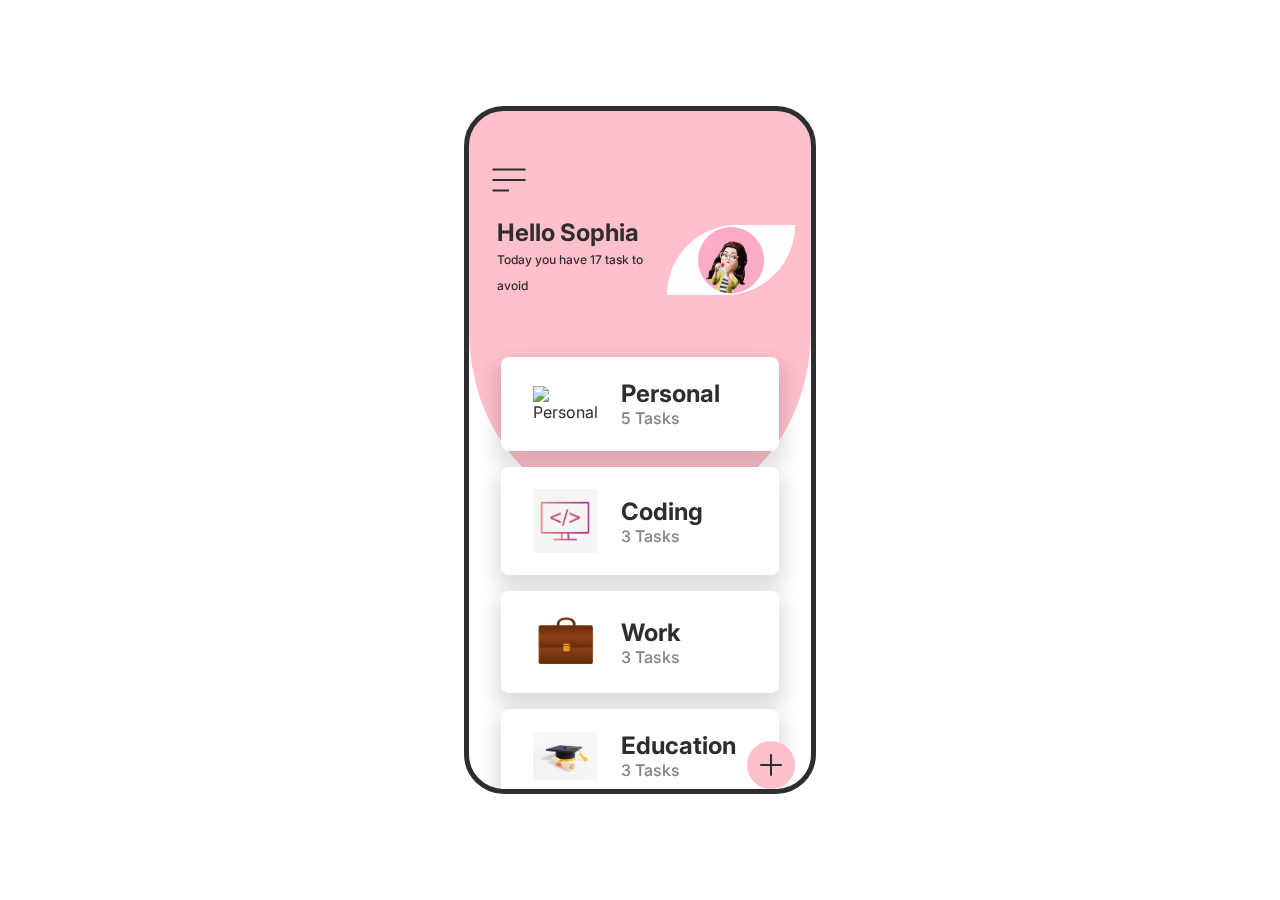
==== index.html @ 36cd5340 "Implemented features to mark tasks as done" ====
<!DOCTYPE html>
<html lang="en">
<head>
    <meta charset="UTF-8">
    <meta name="viewport" content="width=device-width, initial-scale=1.0">
    <link rel="stylesheet" href="index.css">
    <title>My Don't List App</title>
</head>
<body> 
    <div class="container">
        <div class="screen-backdrop"></div>
            <div class="screen home-screen">
                <div class="head-container">
                    <div class="menu-bar">
                        <a href="#"><svg xmlns="http://www.w3.org/2000/svg" fill="none" viewBox="0 0 24 24" strokeWidth={1.5} stroke="currentColor" className="w-6 h-6">
                            <path strokeLinecap="round" strokeLinejoin="round" d="M3.75 6.75h16.5M3.75 12h16.5m-16.5 5.25H12" />
                          </svg>
                          </a>
                    </div>
                    <div class="profile">
                        <div class="welcome">
                            <h1>Hello Sophia</h1>
                            <p>Today you have <span class="totalTasks">5</span> task to avoid</p>
                        </div>
                        <img src="./images/images (41).jpeg" alt="avatar">
                    </div>
                </div>
                <!--categories-->
                <div class="categories-container show-category">
                    <div class="categories">
                        <div class="category">
                            <div class="content">
                                <img src="./images/images (42).jpeg" alt="personal">
                                <div class="right">
                                    <h1>Personal</h1>
                                    <p>2 Tasks</p>
                                </div>
                            </div>
                            <div class="options">
                                <div class="toggle-btn">
                                    <svg xmlns="http://www.w3.org/2000/svg" fill="none" viewBox="0 0 24 24" stroke-width="1.5" stroke="currentColor" class="w-6 h-6">
                                        <path stroke-linecap="round" stroke-linejoin="round" d="M12 6.75a.75.75 0 1 1 0-1.5.75.75 0 0 1 0 1.5ZM12 12.75a.75.75 0 1 1 0-1.5.75.75 0 0 1 0 1.5ZM12 18.75a.75.75 0 1 1 0-1.5.75.75 0 0 1 0 1.5Z" />
                                      </svg>
                                      
                                </div>
                            </div>
                        </div>

                       
                    </div>
                </div>
            </div>
            <!--task screen-->
            <div class="screen category-screen">
                <div class="head-wrapper">
                    <div class="left-btn">
                        <svg xmlns="http://www.w3.org/2000/svg" fill="none" viewBox="0 0 24 24" stroke-width="1.5" stroke="currentColor" class="w-6 h-6">
                            <path stroke-linecap="round" stroke-linejoin="round" d="M10.5 19.5 3 12m0 0 7.5-7.5M3 12h18" />
                          </svg>
                    </div>
                    <div class="options">
                        <div class="toggle-btn">
                            <svg xmlns="http://www.w3.org/2000/svg" fill="none" viewBox="0 0 24 24" stroke-width="1.5" stroke="currentColor" class="w-6 h-6">
                                <path stroke-linecap="round" stroke-linejoin="round" d="M12 6.75a.75.75 0 1 1 0-1.5.75.75 0 0 1 0 1.5ZM12 12.75a.75.75 0 1 1 0-1.5.75.75 0 0 1 0 1.5ZM12 18.75a.75.75 0 1 1 0-1.5.75.75 0 0 1 0 1.5Z" />
                              </svg>   
                        </div>
                    </div>
                </div>
                <div class="category-content">
                    <div class="category-details">
                        <img src="./images/images (42).jpeg" id="category-img" alt="">
                        <div class="details">
                            <p class="category-task">3 tasks</p>
                            <h1 class="category-title">Personal</h1>
                        </div>
                    </div>
                    <div class="tasks-container">
                        <div class="tasks">
                            <div class="task-container">
                                <label for="task" class="task">
                                    <input type="checkbox" name="" id="task">
                                    <span class="checkmark">
                                      <svg xmlns="http://www.w3.org/2000/svg" fill="none" viewBox="0 0 24 24" stroke-width="1.5" stroke="currentColor" class="w-6 h-6">
                                        <path stroke-linecap="round" stroke-linejoin="round" d="m4.5 12.75 6 6 9-13.5" />
                                      </svg>
                                    </span>
                                    <p>pick your nose with  bare hands</p>
                                </label>
                                <div class="delete">
                                    <svg xmlns="http://www.w3.org/2000/svg" fill="none" viewBox="0 0 24 24" stroke-width="1.5" stroke="currentColor" class="w-6 h-6">
                                        <path stroke-linecap="round" stroke-linejoin="round" d="m14.74 9-.346 9m-4.788 0L9.26 9m9.968-3.21c.342.052.682.107 1.022.166m-1.022-.165L18.16 19.673a2.25 2.25 0 0 1-2.244 2.077H8.084a2.25 2.25 0 0 1-2.244-2.077L4.772 5.79m14.456 0a48.108 48.108 0 0 0-3.478-.397m-12 .562c.34-.059.68-.114 1.022-.165m0 0a48.11 48.11 0 0 1 3.478-.397m7.5 0v-.916c0-1.18-.91-2.164-2.09-2.201a51.964 51.964 0 0 0-3.32 0c-1.18.037-2.09 1.022-2.09 2.201v.916m7.5 0a48.667 48.667 0 0 0-7.5 0" />
                                    </svg> 
                                </div>
                            </div>
                        </div>
                    </div>
                </div>
            </div>

            <!--add task-->
            <div class="add-task-btn">
                <svg xmlns="http://www.w3.org/2000/svg" fill="none" viewBox="0 0 24 24" stroke-width="1.5" stroke="currentColor" class="w-6 h-6">
                    <path stroke-linecap="round" stroke-linejoin="round" d="M12 4.5v15m7.5-7.5h-15" />
                </svg>
            </div>

            <!--backdrop-->
            <div class="left-backdrop"></div>
            <!--task form-->
            <div class="task-form">
                <div class="task-backdrop"></div>
                <h1 class="heading">Add Task</h1>
                <div class="input-group">
                    <label for="task-input">Task</label>
                    <input type="text" id="task-input" required>
                </div>
                <div class="input-group">
                    <label for="select-category">Category</label>
                    <select name="" id="select-category">
                        <option value="personal">Personal</option>
                    </select>
                </div>
                <div class="btn">
                    <button class="cancel-btn">Cancel</button>
                    <button class="add-btn">Add</button>
                </div>
            </div>
    </div>
    <script src="list.js"></script>
</body>
</html>
---- index.css ----
@import url('https://fonts.googleapis.com/css2?family=Hanken+Grotesk:wght@500;700;800&family=Inter:slnt,wght@-5,100..900&family=League+Spartan:wght@400;500;700&family=Nunito&display=swap');

*{
    margin: 0;
    padding: 0;
    box-sizing: border-box;
}
::-webkit-scrollbar{
    width: 0;
}
body{
    display: flex;
    justify-content: center;
    align-items: center;
    min-height: 100vh;
    color: #2e2e2e;
    background-color: #fff;
    font-family: 'Inter', sans-serif;
}
h1{
    font-weight: 700;
}
p{
    font-weight: 500;
    color: #2e2e2e;
}
.container{
    position: relative;
    height: 100vh;
    width: 100%;
    overflow: hidden;
    padding: 2rem 0;
    display: flex;
}
.container.show-category .home-screen{
    transform: translateX(-100%);
}
.container.show-category .category-screen{
    transform: translateX(-100%);
}
.container.show-category .screen-backdrop{
    transform: translate(-50%, -60%);
}
.screen-backdrop{
    position: absolute;
    top: 0;
    left: 50%;
    width: 100%;
    height: 25rem;
    background-color: pink;
    border-radius: 0 0 45% 45%;
    transform: translateX(-50%);
    z-index: -1;
    transition: all .3s;
}
.container .screen{
    flex: 1;
    min-width: 100%;
    transition: all .3s;
}
.head-container{
    padding: 0.8rem 1rem;
}
.menu-bar{
    width: 3rem;
    cursor: pointer;
}
.menu-bar a{
    color: #2e2e2e;
}
.profile{
    display: flex;
    justify-content: center;
    align-items: center;
    transition: all 0.3s;
}
.welcome{
    padding: 0.76rem;
    line-height: 1.667rem;
}
.welcome h1{
    font-size: 1.5rem;
}
.welcome p{
    font-size: 0.754rem;
}
.profile img{
    width: 8rem;
    border-radius: 70px 0;
}
.categories-container{
    margin-top: 1rem;
    height: calc(100% - 8rem);
    padding: 0 2rem;
    padding-bottom: 0.5rem;
    overflow: auto;
    z-index: -1;
}
.categories{
    padding-top: 1rem;
    display: flex;
    flex-direction: column;
    gap: 1rem;
}
.categories .category{
    background-color: #fff;
    border-radius: 0.5rem;
    padding: 1.4rem 2rem;
    cursor: pointer;
    display: flex;
    justify-content: space-between;
    box-shadow: 0 10px 20px 5px #00000023;
    transition: all 0.3s;
}
.categories .category:hover{
    transform: translateY(-5px);
    box-shadow: 0 10px 20px 5px #00000023;
}
.category .content{
    display: flex;
    gap: 1.5rem;
    align-items: center;
}
.category .content img{
    width: 4rem;
}
.category .right h1{
    font-size: 1.5rem;
}
.category .right p{
    opacity: 0.6;
}
.category .options{
    opacity: 0;
    visibility: hidden;
    transition: all 0.3s;
}
.category:hover .options{
    opacity: 1;
    visibility: visible;
    cursor: pointer;
}
.category .toggle-btn{
    width: 2rem;
    cursor: pointer;
    margin-top: 0.6rem;
    opacity: 0.6;
}
/* task category */
.category-screen .head-wrapper{
    display: flex;
    justify-content: space-between;
    align-items: center;
}
.category-screen .head-wrapper svg{
    width: 2rem;
    cursor: pointer;
    color: #2e2e2e;
    margin-left: 0.5rem;
}
.category-screen .category-content{
    display: flex;
    align-items: center;
    flex-direction: column;
    margin: 8rem auto;
}
.category-screen .category-details{
    display: flex;
    padding-right: 3.5rem;
    gap: 1rem;
}
.category-screen .category-content img{
    width: 5rem;
    border-radius: 50px;
}
.category-content p{
    opacity: 0.6;
}
/* task */
.tasks-container{
    padding: 0 2rem;
    margin-top: 1rem;
    height: calc(100% - 12rem);
    padding-bottom: 2rem;
    overflow: hidden;
}
.no-task {
    text-align: center;
    font-size: 1rem;
    opacity: 0.6;
}
.tasks{
    display: flex;
    flex-direction: column;
    gap: 1rem;
    padding-top: 1rem;
    
}
.task-container{
    display: flex;
    justify-content: space-between;
    align-items: center;
}
.task{
    display: flex;
    gap: 0.5rem;
    margin-top: -1rem;
    align-items: center;
    width: max-content;
    font-weight: 500;
    font-size: 0.865rem;
    cursor: pointer;
}
.task input{
    display: none;
}
.task .checkmark{
    display: flex;
    justify-content: center;
    align-items: center;
    width: 1rem;
    height: 1rem;
    border-radius: 2px;
    border: 1px solid #2e2e2e;
}
.task .checkmark svg{
    width: 1rem;
    color: #2e2e2e;
    opacity: 0;
    transition: all 0.3s;
}
.task:hover .checkmark svg{
    opacity: 1;
}
.task:hover .checkmark svg path {
    stroke-width: 3;
}
.task input:checked~.checkmark {
    background-color: #2e2e2e;
}
.task input:checked~.checkmark svg {
    opacity: 1;
    color: #fff;
}

.task input:checked~p {
    text-decoration: line-through;
    opacity: 0.6;
}

.task-container .delete {
    width: 2rem;
    height: 2rem;
    color: #2e2e2e;
    background-color: rgba(0, 0, 0, 0.031);
    border-radius: 50%;
    padding: 0.5rem;
    margin-top: -0.5rem;
    cursor: pointer;
    opacity: 0;
    visibility: hidden;
    transition: all 0.3s;
}

.task-container:hover .delete {
    visibility: visible;
    opacity: 1;
}

.task-container .delete:hover {
    color: red;
    background-color: rgba(0, 0, 0, 0.1);
}

/* add task */
.add-task-btn {
    position: absolute;
    bottom: 0%;
    right: 1rem;
    width: 3rem;
    height: 3rem;
    background-color: pink;
    border-radius: 50%;
    display: flex;
    justify-content: center;
    align-items: center;
    cursor: pointer;
    transition: all .3s;
}
.add-task-btn.active{
    z-index: 1;
    bottom: 20rem;
    transform: rotate(45deg);
}

.add-task-btn:hover {
    transform: scale(1.1);
}
.add-task-btn svg {
    width: 2rem;
    color: #2e2e2e;
}

.task-form {
    position: absolute;
    bottom: 100%;
    left: 0;
    width: 100%;
    padding: 0.5rem 2rem;
    transition: all .3s;
}
.task-form.active{
    bottom: 0;
}

.task-form  .heading {
    font-size: 1.3rem;
    margin-bottom: 0.5rem;
}
.input-group input,
.input-group label {
    display: block;
    width: 100%;
}
.input-group input,
.input-group select {
    width: 100%;
    border: 1px solid #ccc;
    border-radius: 5px;
    padding: 0.5rem;
    font-size: 1rem;
}
.input-group label {
    width: max-content;
    margin-top: 5px;
    padding: 0 5px;
    font-size: 1.2rem;
    margin-bottom: 5px;
    color: #666;
}
.btn{
    display: flex;
    justify-content: flex-end;
    align-items: center;
    gap: 0.5rem;
}
.btn button {
    padding: 0.5rem 0.8rem;
    margin: 2rem;
    cursor: pointer;
    border-radius: 5px;
    border: none;
    outline: none;
    font-size: 1.143rem;
    font-weight: 400;
    z-index: 2;
}
.btn button.add-btn {
    background-color: #f9ea85;
    color: #2e2e2e;
}
/*.task-backdrop {
    position: absolute;
    bottom: 0%;
    left: 50%;
    transform: translateX(-50%);
    width: 135%;
    height: 20rem;
    border-radius: 50% 50% 0 0;
}*/
.left-backdrop{
    position: absolute;
    top: 0;
    left: 0;
    width: 100%;
    height: 100%;
    backdrop-filter: blur(5px);
    background-color: #00000023;
    opacity: 0;
    visibility: hidden;
}
.left-backdrop.active{
    opacity: 1;
    visibility: visible;
}





@media only screen and (min-width: 420px){
    .container {
        height: 43rem;
        width: 22rem;
        border-radius: 40px;
        border: 5px solid hsl(0, 0%, 18%);
        overflow: auto;
    }
}
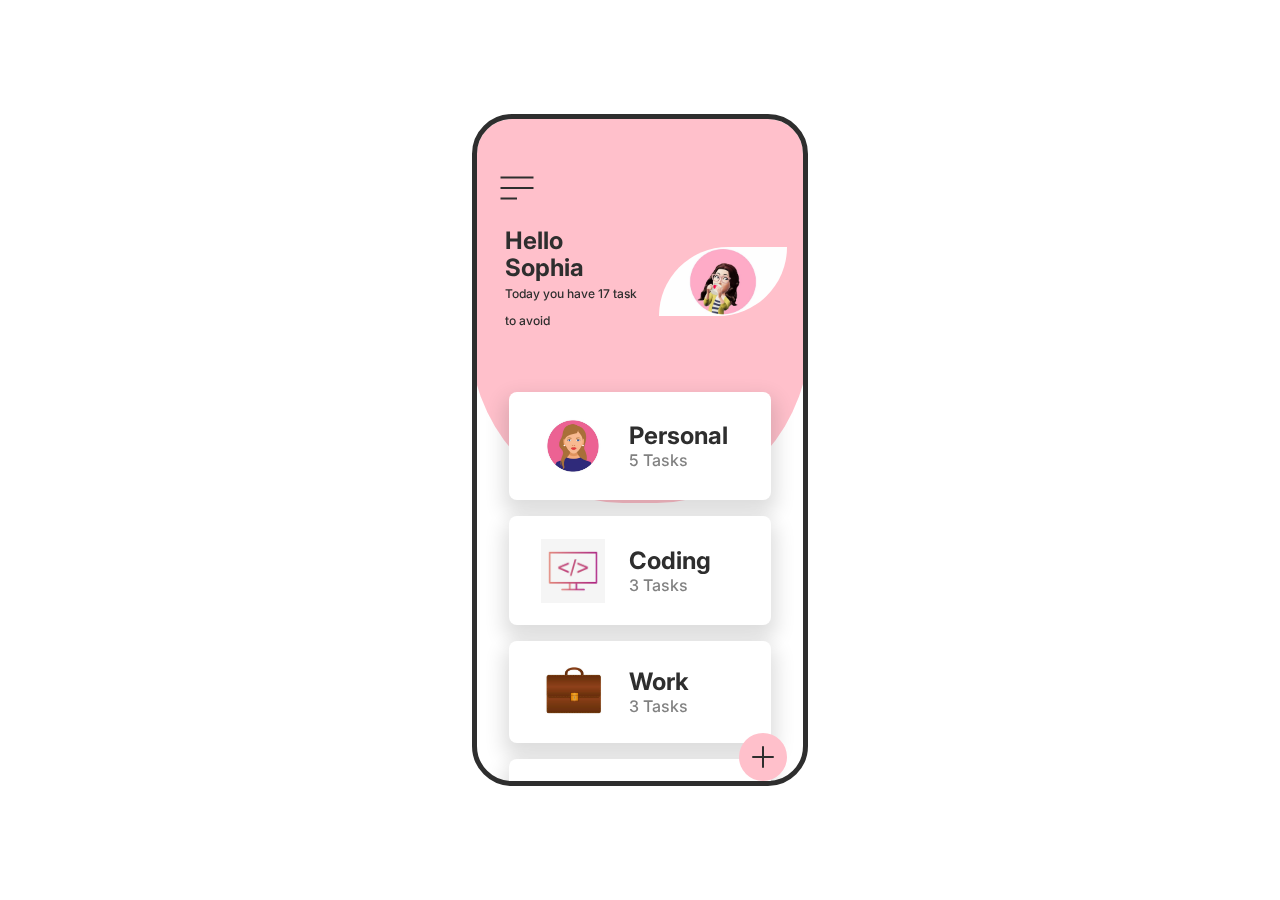
==== commit bd317f6b: "adjusted the screen backdrop" ====
--- a/index.html
+++ b/index.html
@@ -30,7 +30,7 @@
                     <div class="categories">
                         <div class="category">
                             <div class="content">
-                                <img src="./images/images (42).jpeg" alt="personal">
+                                <img src="./images/personal .jpg" alt="personal">
                                 <div class="right">
                                     <h1>Personal</h1>
                                     <p>2 Tasks</p>
@@ -58,17 +58,10 @@
                             <path stroke-linecap="round" stroke-linejoin="round" d="M10.5 19.5 3 12m0 0 7.5-7.5M3 12h18" />
                           </svg>
                     </div>
-                    <div class="options">
-                        <div class="toggle-btn">
-                            <svg xmlns="http://www.w3.org/2000/svg" fill="none" viewBox="0 0 24 24" stroke-width="1.5" stroke="currentColor" class="w-6 h-6">
-                                <path stroke-linecap="round" stroke-linejoin="round" d="M12 6.75a.75.75 0 1 1 0-1.5.75.75 0 0 1 0 1.5ZM12 12.75a.75.75 0 1 1 0-1.5.75.75 0 0 1 0 1.5ZM12 18.75a.75.75 0 1 1 0-1.5.75.75 0 0 1 0 1.5Z" />
-                              </svg>   
-                        </div>
-                    </div>
                 </div>
                 <div class="category-content">
                     <div class="category-details">
-                        <img src="./images/images (42).jpeg" id="category-img" alt="">
+                        <img src="./images/personal .jpg" id="category-img" alt="">
                         <div class="details">
                             <p class="category-task">3 tasks</p>
                             <h1 class="category-title">Personal</h1>
--- a/index.css
+++ b/index.css
@@ -8,6 +8,7 @@
 }
 ::-webkit-scrollbar{
     width: 0;
+    overflow: hidden;
 }
 body{
     display: flex;
@@ -46,8 +47,8 @@
     position: absolute;
     top: 0;
     left: 50%;
-    width: 100%;
-    height: 25rem;
+    width: 105%;
+    height: 24rem;
     background-color: pink;
     border-radius: 0 0 45% 45%;
     transform: translateX(-50%);
@@ -360,15 +361,6 @@
     background-color: #f9ea85;
     color: #2e2e2e;
 }
-/*.task-backdrop {
-    position: absolute;
-    bottom: 0%;
-    left: 50%;
-    transform: translateX(-50%);
-    width: 135%;
-    height: 20rem;
-    border-radius: 50% 50% 0 0;
-}*/
 .left-backdrop{
     position: absolute;
     top: 0;
@@ -391,8 +383,8 @@
 
 @media only screen and (min-width: 420px){
     .container {
-        height: 43rem;
-        width: 22rem;
+        height: 42rem;
+        width: 21rem;
         border-radius: 40px;
         border: 5px solid hsl(0, 0%, 18%);
         overflow: auto;
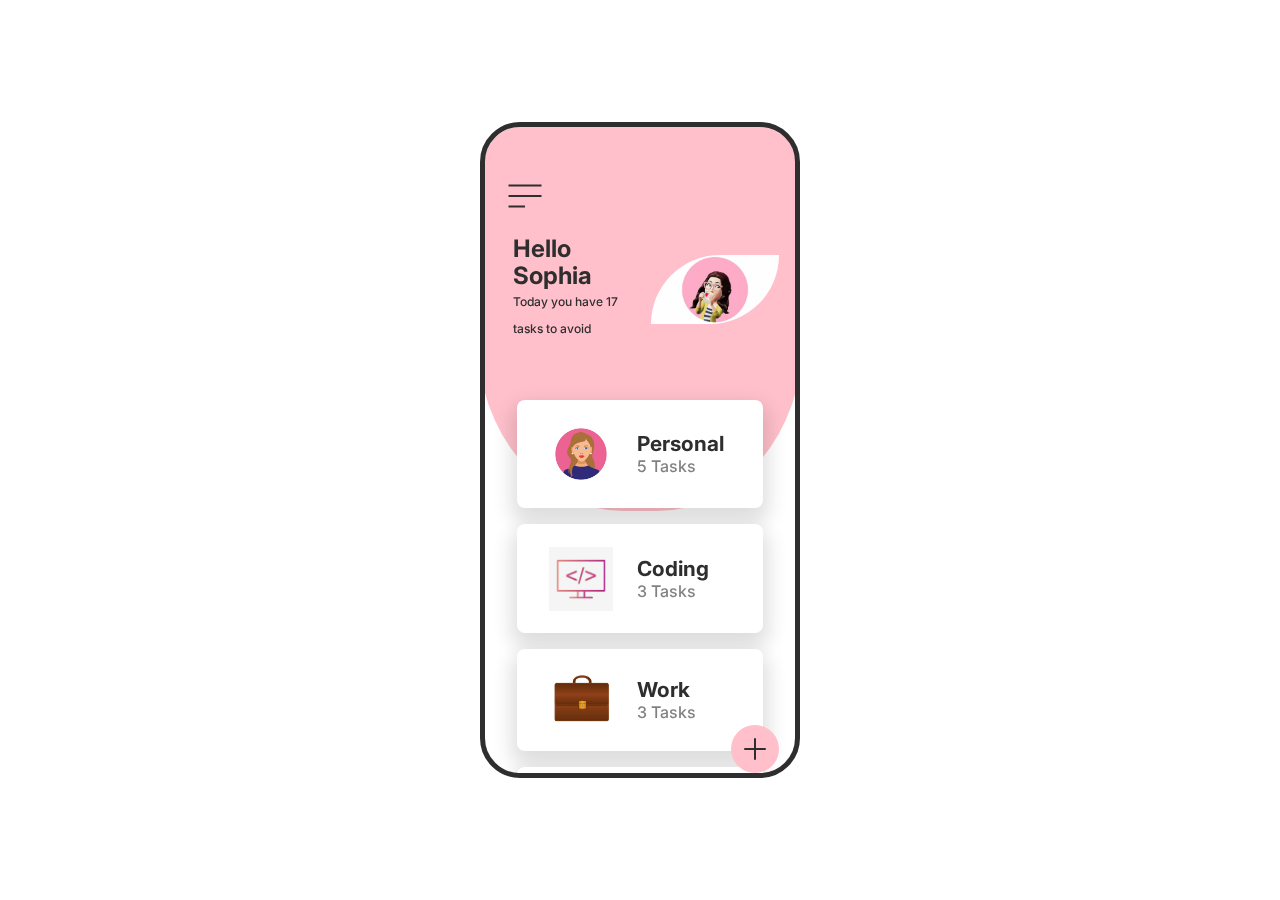
==== commit 14b5c243: "readjusted screen backdrop for improved visibility and aesthetics" ====
--- a/index.html
+++ b/index.html
@@ -20,7 +20,7 @@
                     <div class="profile">
                         <div class="welcome">
                             <h1>Hello Sophia</h1>
-                            <p>Today you have <span class="totalTasks">5</span> task to avoid</p>
+                            <p>Today you have <span class="totalTasks">5</span> tasks to avoid</p>
                         </div>
                         <img src="./images/images (41).jpeg" alt="avatar">
                     </div>
--- a/index.css
+++ b/index.css
@@ -28,7 +28,7 @@
 }
 .container{
     position: relative;
-    height: 100vh;
+    height: 10%;
     width: 100%;
     overflow: hidden;
     padding: 2rem 0;
@@ -92,7 +92,7 @@
 }
 .categories-container{
     margin-top: 1rem;
-    height: calc(100% - 8rem);
+    height: calc(100% - 12rem);
     padding: 0 2rem;
     padding-bottom: 0.5rem;
     overflow: auto;
@@ -127,7 +127,7 @@
     width: 4rem;
 }
 .category .right h1{
-    font-size: 1.5rem;
+    font-size: 1.3rem;
 }
 .category .right p{
     opacity: 0.6;
@@ -383,8 +383,8 @@
 
 @media only screen and (min-width: 420px){
     .container {
-        height: 42rem;
-        width: 21rem;
+        height: 41rem;
+        width: 20rem;
         border-radius: 40px;
         border: 5px solid hsl(0, 0%, 18%);
         overflow: auto;
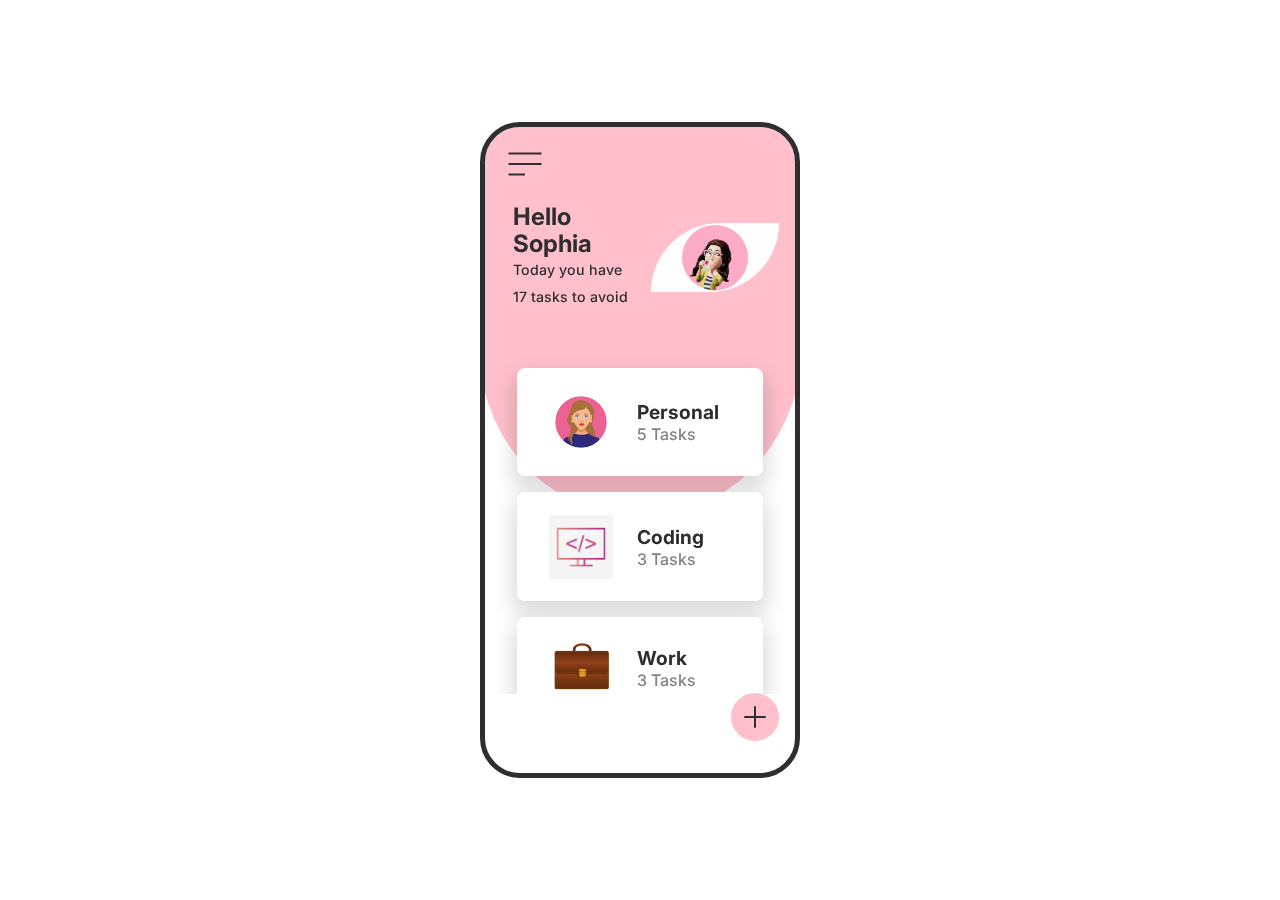
==== commit 59002bbc: "implemented a fallback for background color and blurry effect" ====
--- a/index.html
+++ b/index.html
@@ -92,7 +92,7 @@
 
             <!--add task-->
             <div class="add-task-btn">
-                <svg xmlns="http://www.w3.org/2000/svg" fill="none" viewBox="0 0 24 24" stroke-width="1.5" stroke="currentColor" class="w-6 h-6">
+                <svg id="#colorChange" onclick="handleClick()" xmlns="http://www.w3.org/2000/svg" fill="none" viewBox="0 0 24 24" stroke-width="1.5" stroke="currentColor" class="w-6 h-6">
                     <path stroke-linecap="round" stroke-linejoin="round" d="M12 4.5v15m7.5-7.5h-15" />
                 </svg>
             </div>
--- a/index.css
+++ b/index.css
@@ -65,6 +65,7 @@
 }
 .menu-bar{
     width: 3rem;
+    margin-top: -2rem;
     cursor: pointer;
 }
 .menu-bar a{
@@ -84,7 +85,7 @@
     font-size: 1.5rem;
 }
 .welcome p{
-    font-size: 0.754rem;
+    font-size: 0.884rem;
 }
 .profile img{
     width: 8rem;
@@ -92,7 +93,7 @@
 }
 .categories-container{
     margin-top: 1rem;
-    height: calc(100% - 12rem);
+    height: calc(100% - 15rem);
     padding: 0 2rem;
     padding-bottom: 0.5rem;
     overflow: auto;
@@ -127,7 +128,7 @@
     width: 4rem;
 }
 .category .right h1{
-    font-size: 1.3rem;
+    font-size: 1.2rem;
 }
 .category .right p{
     opacity: 0.6;
@@ -277,8 +278,8 @@
 /* add task */
 .add-task-btn {
     position: absolute;
-    bottom: 0%;
-    right: 1rem;
+    bottom: 4rem;
+    right: 1.3rem;
     width: 3rem;
     height: 3rem;
     background-color: pink;
@@ -344,11 +345,11 @@
     display: flex;
     justify-content: flex-end;
     align-items: center;
-    gap: 0.5rem;
+    gap: 0.875rem;
 }
 .btn button {
     padding: 0.5rem 0.8rem;
-    margin: 2rem;
+    margin: 4.5rem 0;
     cursor: pointer;
     border-radius: 5px;
     border: none;
@@ -389,5 +390,11 @@
         border: 5px solid hsl(0, 0%, 18%);
         overflow: auto;
     }
-}
+    .add-task-btn {
+        position: absolute;
+        bottom: 2rem;
+        right: 1rem;
+    }
     
+}
+    
